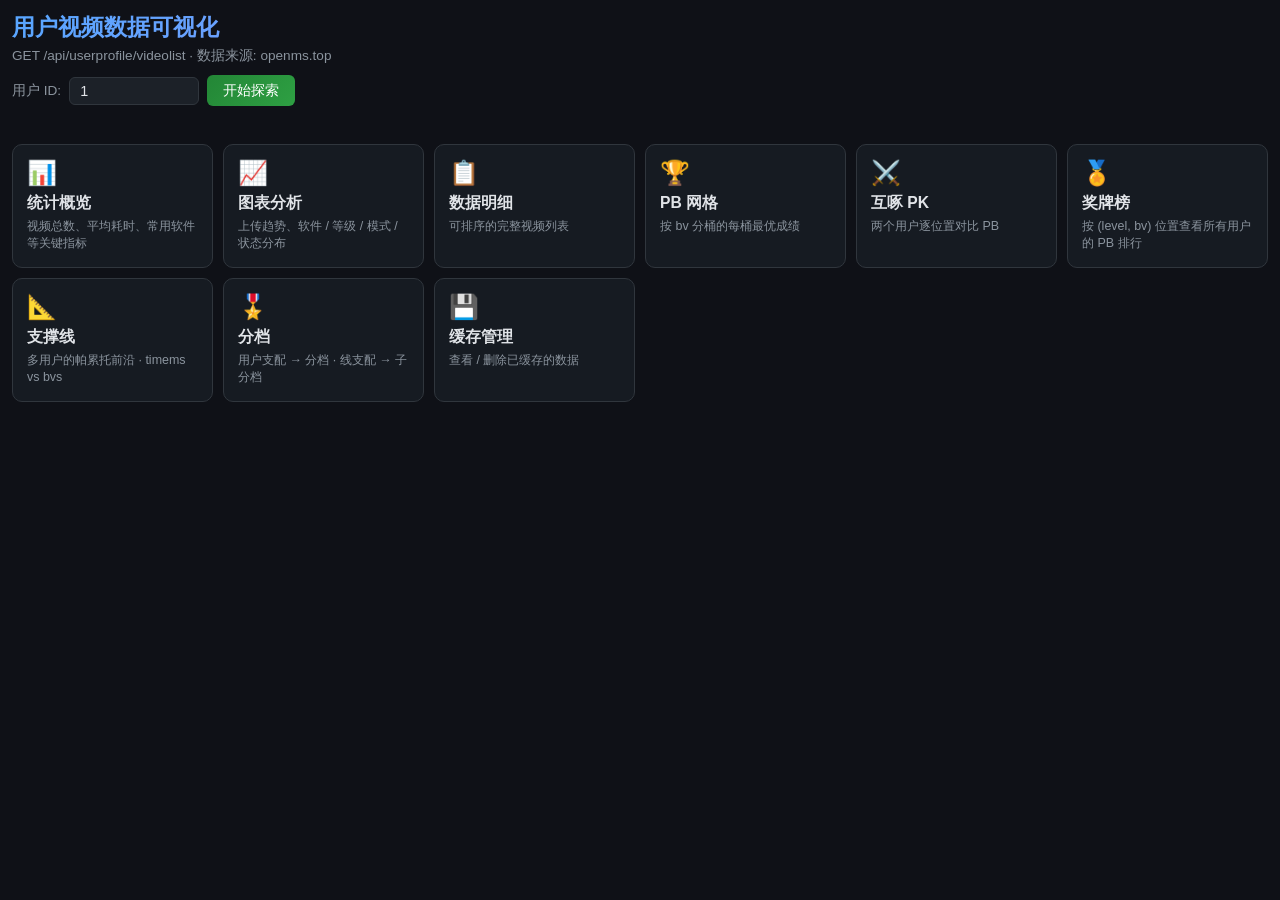
==== index.html @ ac353afe "依赖管理" ====
<!DOCTYPE html>
<html lang="zh-CN">
<head>
  <meta charset="UTF-8">
  <meta name="viewport" content="width=device-width, initial-scale=1.0">
  <title>用户视频数据可视化</title>
  <link rel="stylesheet" href="css/base.css">
  <link rel="stylesheet" href="css/components.css">
</head>
<body>
  <h1>用户视频数据可视化</h1>
  <p class="subtitle">GET /api/userprofile/videolist · 数据来源: openms.top</p>

  <div class="controls">
    <label for="userId">用户 ID:</label>
    <input type="number" id="userId" placeholder="例如 1" value="1" min="1">
    <button onclick="nav('stats.html')">开始探索</button>
  </div>
  <div class="status" id="prefetchTip"></div>

  <div class="nav-cards">
    <a class="nav-card" href="#" onclick="nav('stats.html')">
      <div class="icon">📊</div>
      <h3>统计概览</h3>
      <p>视频总数、平均耗时、常用软件等关键指标</p>
    </a>
    <a class="nav-card" href="#" onclick="nav('charts.html')">
      <div class="icon">📈</div>
      <h3>图表分析</h3>
      <p>上传趋势、软件 / 等级 / 模式 / 状态分布</p>
    </a>
    <a class="nav-card" href="#" onclick="nav('table.html')">
      <div class="icon">📋</div>
      <h3>数据明细</h3>
      <p>可排序的完整视频列表</p>
    </a>
    <a class="nav-card" href="#" onclick="nav('pb.html')">
      <div class="icon">🏆</div>
      <h3>PB 网格</h3>
      <p>按 bv 分桶的每桶最优成绩</p>
    </a>
    <a class="nav-card" href="duel.html">
      <div class="icon">⚔️</div>
      <h3>互啄 PK</h3>
      <p>两个用户逐位置对比 PB</p>
    </a>
    <a class="nav-card" href="medals.html">
      <div class="icon">🏅</div>
      <h3>奖牌榜</h3>
      <p>按 (level, bv) 位置查看所有用户的 PB 排行</p>
    </a>
    <a class="nav-card" href="support.html">
      <div class="icon">📐</div>
      <h3>支撑线</h3>
      <p>多用户的帕累托前沿 · timems vs bvs</p>
    </a>
    <a class="nav-card" href="tiers.html">
      <div class="icon">🎖️</div>
      <h3>分档</h3>
      <p>用户支配 → 分档 · 线支配 → 子分档</p>
    </a>
    <a class="nav-card" href="cache-manager.html">
      <div class="icon">💾</div>
      <h3>缓存管理</h3>
      <p>查看 / 删除已缓存的数据</p>
    </a>
  </div>

  <script src="js/deps.js"></script>
  <script src="js/loader.js" data-entry="api"></script>
  <script>
    document.addEventListener('scripts-ready', () => {
      const input = document.getElementById('userId');
      const tip = document.getElementById('prefetchTip');

      const urlId = Utils.getUserId();
      const savedId = Utils.lastUserId();
      if (urlId) input.value = urlId;
      else if (savedId) input.value = savedId;
      if (input.value) input.dispatchEvent(new Event('input'));

      window.nav = function (page) {
        const id = input.value.trim();
        if (!id || isNaN(id) || Number(id) < 1) { alert('请输入有效的用户 ID'); return; }
        Utils.rememberUserId(id);
        location.href = `${page}?user_id=${id}`;
      };

      let timer;
      input.addEventListener('input', e => {
        clearTimeout(timer);
        const id = e.target.value.trim();
        if (!id || isNaN(id) || Number(id) < 1) { tip.textContent = ''; return; }
        Utils.rememberUserId(id);
        timer = setTimeout(async () => {
          if (input.value.trim() !== id) return;
          const cached = await Cache.read(id);
          if (cached) {
            tip.textContent = `⚡ 已缓存 ${cached.data.length} 条 · ${Cache.ageText(cached.age)}`;
            return;
          }
          tip.textContent = '预加载中...';
          try {
            const data = await fetchVideos(id);
            if (input.value.trim() !== id) return;
            await Cache.write(id, data);
            tip.textContent = `✓ 已预加载 ${data.length} 条数据`;
          } catch { tip.textContent = ''; }
        }, 600);
      });

      input.addEventListener('keydown', e => {
        if (e.key === 'Enter') window.nav('stats.html');
      });
    });
  </script>
</body>
</html>
---- css/base.css ----
* { box-sizing: border-box; margin: 0; padding: 0; }

body {
  font-family: -apple-system, BlinkMacSystemFont, 'Segoe UI', Roboto, sans-serif;
  background: #0f1117;
  color: #e1e4e8;
  padding: 12px;
  min-height: 100vh;
}

h1 {
  font-size: 1.45rem;
  font-weight: 600;
  margin-bottom: 4px;
  background: linear-gradient(135deg, #58a6ff, #bc8cff);
  -webkit-background-clip: text;
  -webkit-text-fill-color: transparent;
  background-clip: text;
}

.subtitle { color: #8b949e; font-size: 0.85rem; margin-bottom: 10px; }

.controls { display: flex; gap: 8px; align-items: center; flex-wrap: wrap; margin-bottom: 10px; }
.controls label { font-size: 0.85rem; color: #8b949e; }
.controls input {
  background: #1c2128;
  border: 1px solid #30363d;
  color: #e1e4e8;
  padding: 5px 10px;
  border-radius: 6px;
  font-size: 0.9rem;
  width: 130px;
  outline: none;
}
.controls input:focus { border-color: #58a6ff; }
.controls button {
  background: linear-gradient(135deg, #238636, #2ea043);
  border: none; color: #fff;
  padding: 6px 16px; border-radius: 6px;
  font-size: 0.88rem; font-weight: 500; cursor: pointer;
}
.controls button:hover { opacity: 0.9; }
.controls button:disabled { opacity: 0.5; cursor: not-allowed; }

.status { font-size: 0.82rem; color: #8b949e; margin-bottom: 8px; min-height: 1.2em; }
.status.error { color: #f85149; }
.status.success { color: #3fb950; }

/* 导航卡片 */
.nav-cards {
  display: grid;
  grid-template-columns: repeat(auto-fit, minmax(200px, 1fr));
  gap: 10px;
  margin-top: 12px;
}
.nav-card {
  display: block;
  background: #161b22;
  border: 1px solid #30363d;
  border-radius: 10px;
  padding: 14px;
  text-decoration: none;
  color: inherit;
  transition: border-color 0.2s, transform 0.2s;
  cursor: pointer;
}
.nav-card:hover { border-color: #58a6ff; transform: translateY(-1px); }
.nav-card .icon { font-size: 1.5rem; margin-bottom: 6px; }
.nav-card h3 { font-size: 0.98rem; margin-bottom: 4px; color: #e1e4e8; }
.nav-card p { font-size: 0.78rem; color: #8b949e; line-height: 1.4; }

.empty-state { text-align: center; padding: 40px 16px; color: #484f58; font-size: 0.95rem; }

@media (max-width: 600px) {
  body { padding: 10px; }
  h1 { font-size: 1.25rem; }
}
---- css/components.css ----
/* 统计卡片 */
.stats-grid {
  display: grid;
  grid-template-columns: repeat(auto-fit, minmax(140px, 1fr));
  gap: 8px;
  margin-bottom: 12px;
}
.stat-card {
  background: #161b22;
  border: 1px solid #30363d;
  border-radius: 10px;
  padding: 10px 12px;
  transition: border-color 0.2s;
}
.stat-card:hover { border-color: #58a6ff; }
.stat-card .label {
  font-size: 0.72rem; color: #8b949e;
  text-transform: uppercase; letter-spacing: 0.04em; margin-bottom: 2px;
}
.stat-card .value { font-size: 1.35rem; font-weight: 700; color: #e1e4e8; line-height: 1.2; }
.stat-card .value.small { font-size: 0.95rem; }

/* 图表网格 */
.charts-grid {
  display: grid;
  grid-template-columns: repeat(auto-fit, minmax(320px, 1fr));
  gap: 10px;
  margin-bottom: 12px;
}
.chart-card {
  background: #161b22;
  border: 1px solid #30363d;
  border-radius: 10px;
  padding: 10px 12px;
}
.chart-card h3 { font-size: 0.88rem; font-weight: 600; color: #c9d1d9; margin-bottom: 8px; }
.chart-card canvas { max-height: 220px; }

/* 表格 */
.table-section {
  background: #161b22;
  border: 1px solid #30363d;
  border-radius: 10px;
  padding: 10px 12px;
  overflow-x: auto;
}
.table-section h3 { font-size: 0.88rem; font-weight: 600; color: #c9d1d9; margin-bottom: 8px; }
.table-wrap { max-height: 560px; overflow-y: auto; }
table { width: 100%; border-collapse: collapse; font-size: 0.82rem; }
th {
  text-align: left; padding: 6px 8px; color: #8b949e;
  font-weight: 500; border-bottom: 1px solid #30363d;
  white-space: nowrap; cursor: pointer; user-select: none;
  position: sticky; top: 0; background: #161b22;
}
th:hover { color: #58a6ff; }
td { padding: 6px 8px; border-bottom: 1px solid #21262d; color: #c9d1d9; white-space: nowrap; }
tr:hover td { background: #1c2128; }
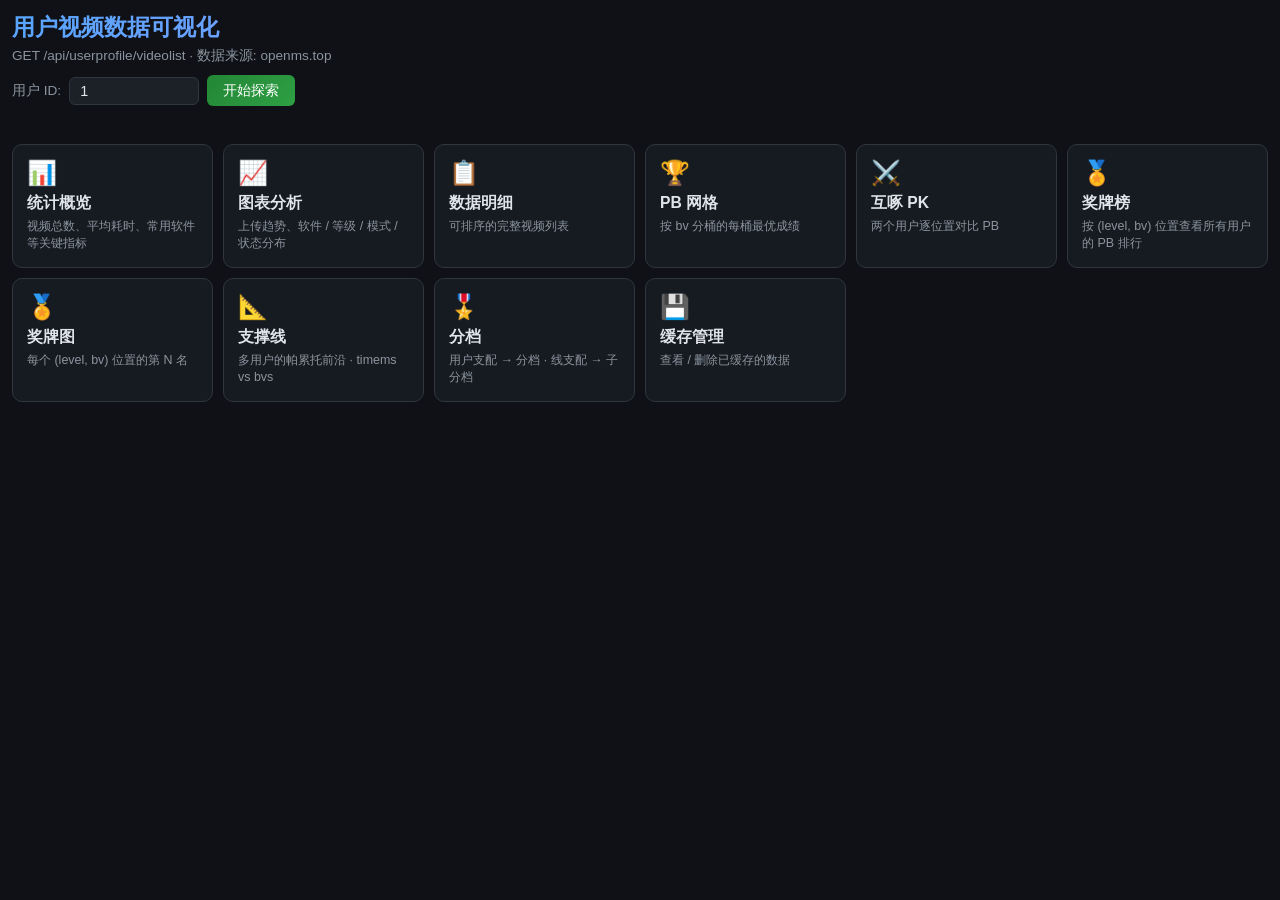
==== commit 34d9a8c1: "奖牌图" ====
--- a/index.html
+++ b/index.html
@@ -48,6 +48,11 @@
       <div class="icon">🏅</div>
       <h3>奖牌榜</h3>
       <p>按 (level, bv) 位置查看所有用户的 PB 排行</p>
+    </a>
+    <a class="nav-card" href="medal-grid.html">
+      <div class="icon">🏅</div>
+      <h3>奖牌图</h3>
+      <p>每个 (level, bv) 位置的第 N 名</p>
     </a>
     <a class="nav-card" href="support.html">
       <div class="icon">📐</div>
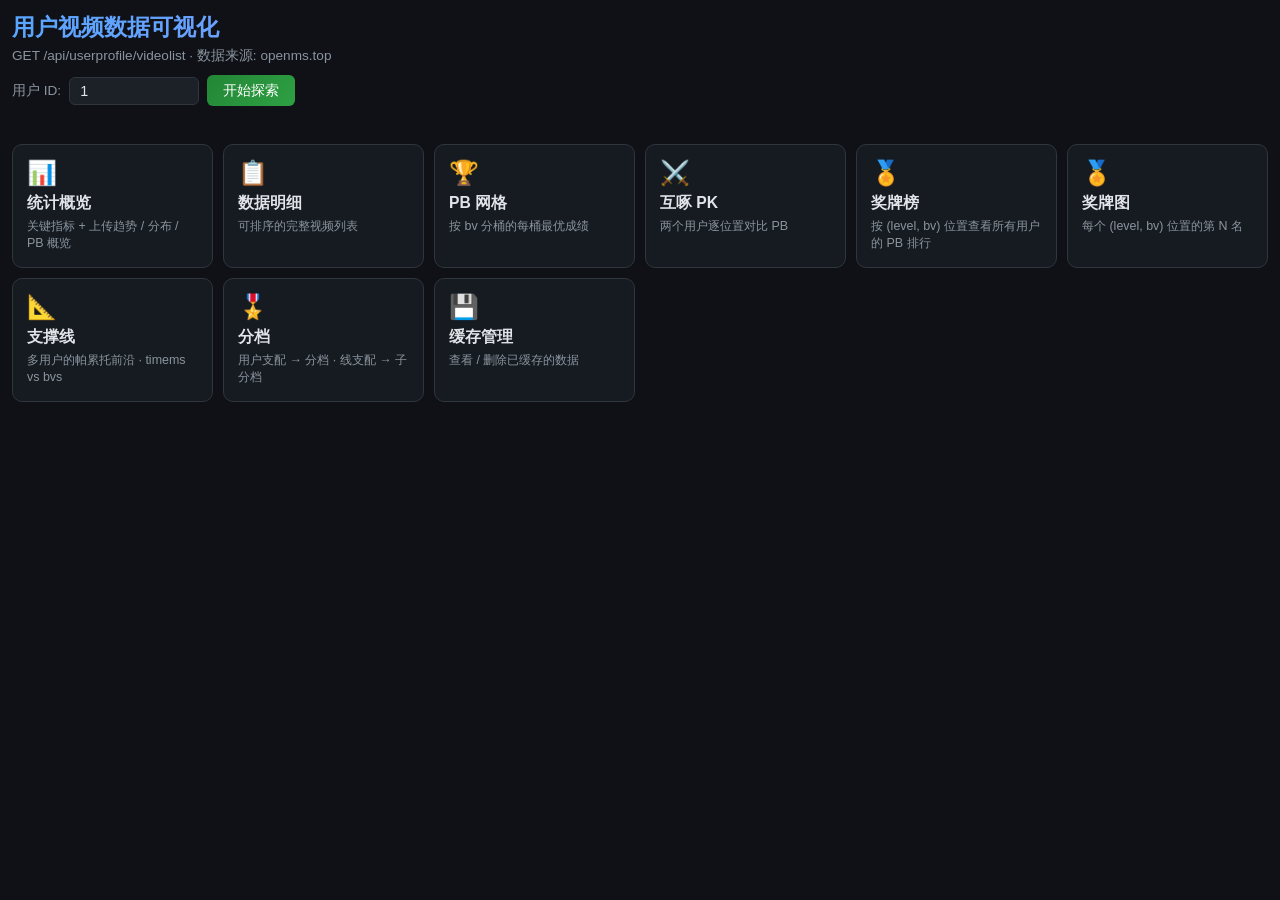
==== commit e736f457: "重做概览页" ====
--- a/index.html
+++ b/index.html
@@ -22,12 +22,7 @@
     <a class="nav-card" href="#" onclick="nav('stats.html')">
       <div class="icon">📊</div>
       <h3>统计概览</h3>
-      <p>视频总数、平均耗时、常用软件等关键指标</p>
-    </a>
-    <a class="nav-card" href="#" onclick="nav('charts.html')">
-      <div class="icon">📈</div>
-      <h3>图表分析</h3>
-      <p>上传趋势、软件 / 等级 / 模式 / 状态分布</p>
+      <p>关键指标 + 上传趋势 / 分布 / PB 概览</p>
     </a>
     <a class="nav-card" href="#" onclick="nav('table.html')">
       <div class="icon">📋</div>
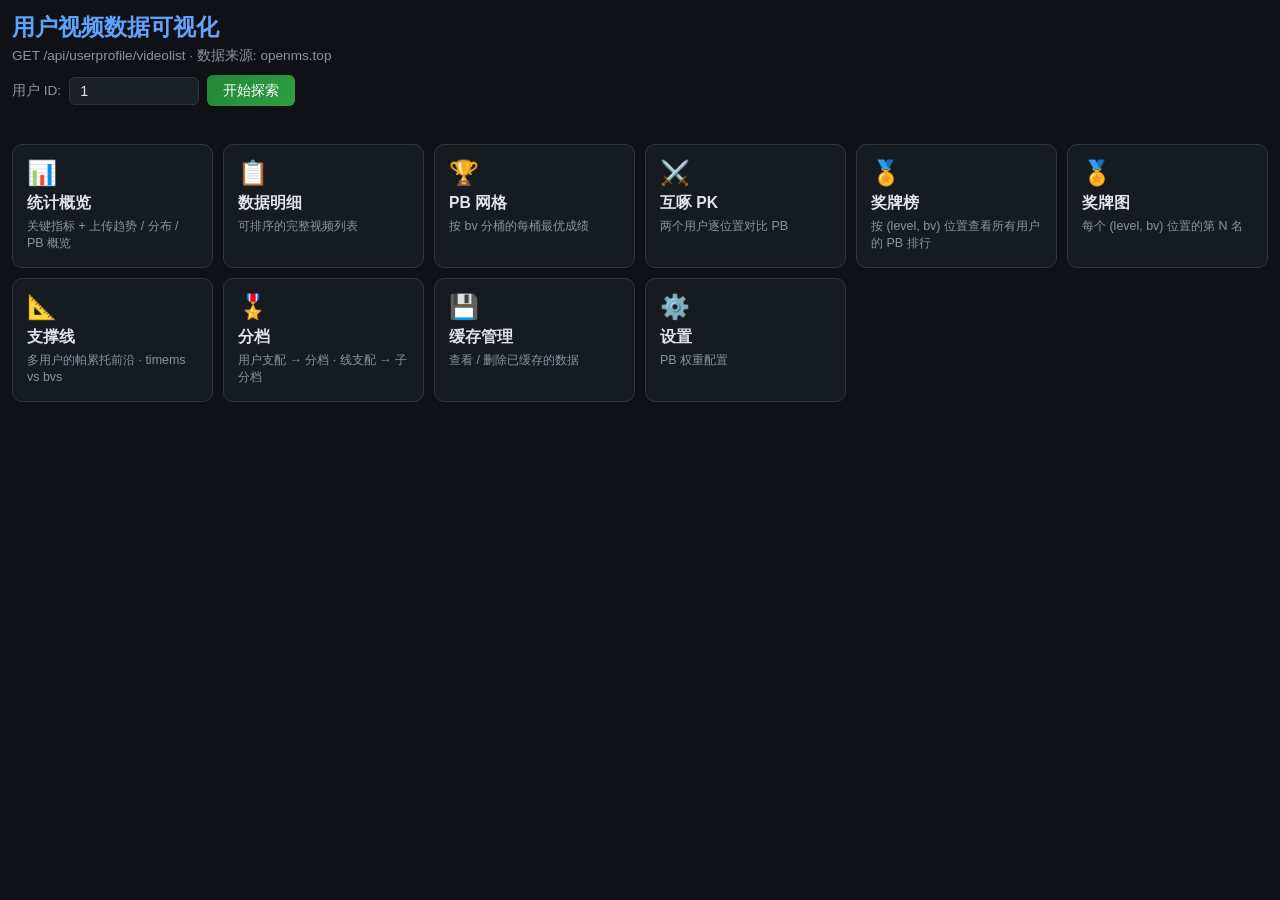
==== commit 18c44870: "PB页支持求和与加权平均" ====
--- a/index.html
+++ b/index.html
@@ -64,6 +64,11 @@
       <h3>缓存管理</h3>
       <p>查看 / 删除已缓存的数据</p>
     </a>
+    <a class="nav-card" href="settings.html">
+      <div class="icon">⚙️</div>
+      <h3>设置</h3>
+      <p>PB 权重配置</p>
+    </a>
   </div>
 
   <script src="js/deps.js"></script>
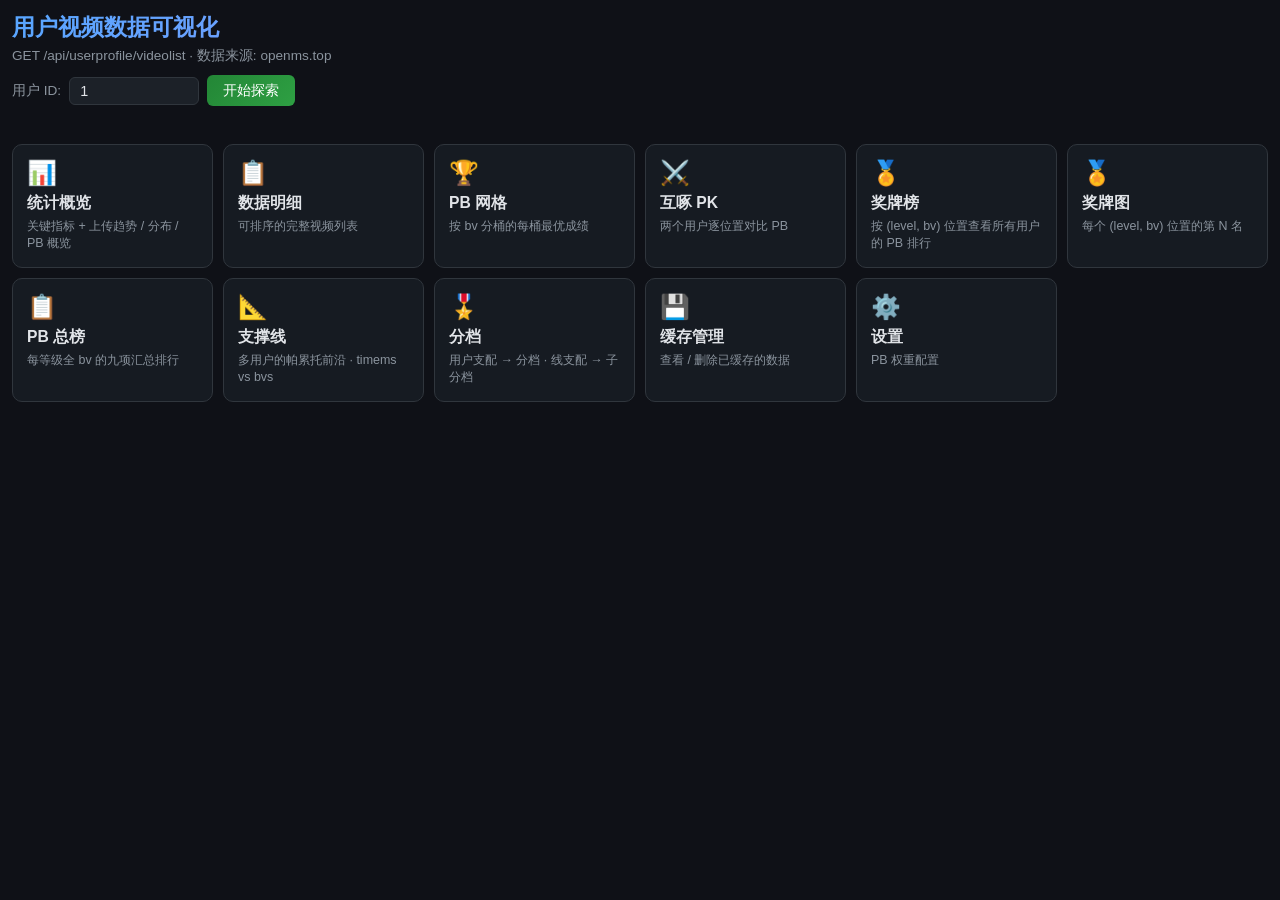
==== commit db45d60a: "PB总榜" ====
--- a/index.html
+++ b/index.html
@@ -48,6 +48,11 @@
       <div class="icon">🏅</div>
       <h3>奖牌图</h3>
       <p>每个 (level, bv) 位置的第 N 名</p>
+    </a>
+    <a class="nav-card" href="pb-rank.html">
+      <div class="icon">📋</div>
+      <h3>PB 总榜</h3>
+      <p>每等级全 bv 的九项汇总排行</p>
     </a>
     <a class="nav-card" href="support.html">
       <div class="icon">📐</div>
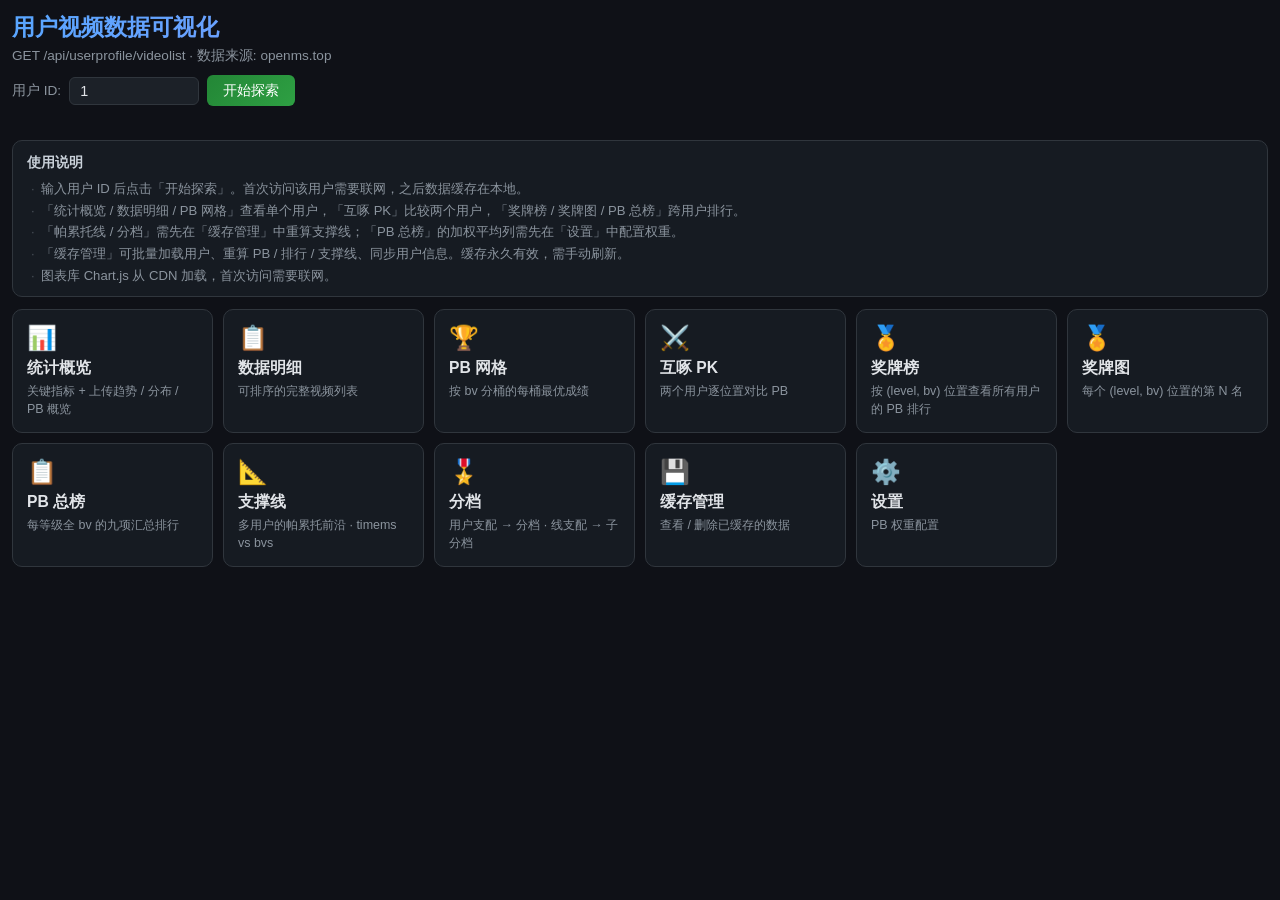
==== commit 9f503702: "fix: 支撑线计算失败" ====
--- a/index.html
+++ b/index.html
@@ -17,6 +17,17 @@
     <button onclick="nav('stats.html')">开始探索</button>
   </div>
   <div class="status" id="prefetchTip"></div>
+
+  <div class="usage-note">
+    <strong>使用说明</strong>
+    <ul>
+      <li>输入用户 ID 后点击「开始探索」。首次访问该用户需要联网，之后数据缓存在本地。</li>
+      <li>「统计概览 / 数据明细 / PB 网格」查看单个用户，「互啄 PK」比较两个用户，「奖牌榜 / 奖牌图 / PB 总榜」跨用户排行。</li>
+      <li>「帕累托线 / 分档」需先在「缓存管理」中重算支撑线；「PB 总榜」的加权平均列需先在「设置」中配置权重。</li>
+      <li>「缓存管理」可批量加载用户、重算 PB / 排行 / 支撑线、同步用户信息。缓存永久有效，需手动刷新。</li>
+      <li>图表库 Chart.js 从 CDN 加载，首次访问需要联网。</li>
+    </ul>
+  </div>
 
   <div class="nav-cards">
     <a class="nav-card" href="#" onclick="nav('stats.html')">
--- a/css/base.css
+++ b/css/base.css
@@ -74,4 +74,36 @@
 @media (max-width: 600px) {
   body { padding: 10px; }
   h1 { font-size: 1.25rem; }
+}
+
+.usage-note {
+  background: #161b22;
+  border: 1px solid #30363d;
+  border-radius: 10px;
+  padding: 10px 14px;
+  margin-bottom: 12px;
+  font-size: 0.82rem;
+  color: #8b949e;
+  line-height: 1.65;
+}
+.usage-note strong {
+  display: block;
+  color: #c9d1d9;
+  font-size: 0.88rem;
+  margin-bottom: 4px;
+}
+.usage-note ul {
+  list-style: none;
+  padding-left: 0;
+  margin: 0;
+}
+.usage-note li {
+  padding-left: 14px;
+  position: relative;
+}
+.usage-note li::before {
+  content: '·';
+  position: absolute;
+  left: 4px;
+  color: #484f58;
 }
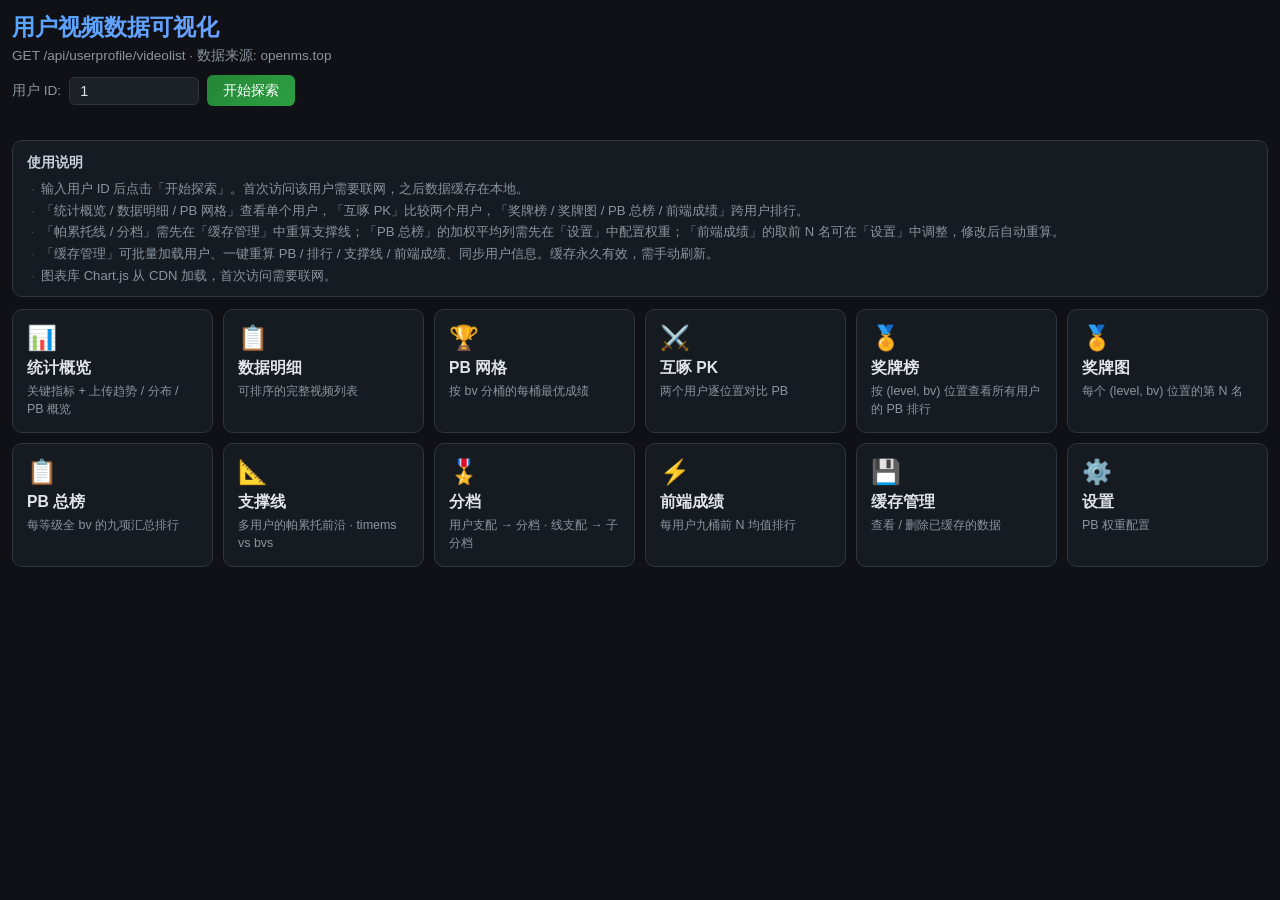
==== commit ed173b11: "前端单项排行" ====
--- a/index.html
+++ b/index.html
@@ -22,9 +22,9 @@
     <strong>使用说明</strong>
     <ul>
       <li>输入用户 ID 后点击「开始探索」。首次访问该用户需要联网，之后数据缓存在本地。</li>
-      <li>「统计概览 / 数据明细 / PB 网格」查看单个用户，「互啄 PK」比较两个用户，「奖牌榜 / 奖牌图 / PB 总榜」跨用户排行。</li>
-      <li>「帕累托线 / 分档」需先在「缓存管理」中重算支撑线；「PB 总榜」的加权平均列需先在「设置」中配置权重。</li>
-      <li>「缓存管理」可批量加载用户、重算 PB / 排行 / 支撑线、同步用户信息。缓存永久有效，需手动刷新。</li>
+      <li>「统计概览 / 数据明细 / PB 网格」查看单个用户，「互啄 PK」比较两个用户，「奖牌榜 / 奖牌图 / PB 总榜 / 前端成绩」跨用户排行。</li>
+      <li>「帕累托线 / 分档」需先在「缓存管理」中重算支撑线；「PB 总榜」的加权平均列需先在「设置」中配置权重；「前端成绩」的取前 N 名可在「设置」中调整，修改后自动重算。</li>
+      <li>「缓存管理」可批量加载用户、一键重算 PB / 排行 / 支撑线 / 前端成绩、同步用户信息。缓存永久有效，需手动刷新。</li>
       <li>图表库 Chart.js 从 CDN 加载，首次访问需要联网。</li>
     </ul>
   </div>
@@ -74,6 +74,11 @@
       <div class="icon">🎖️</div>
       <h3>分档</h3>
       <p>用户支配 → 分档 · 线支配 → 子分档</p>
+    </a>
+    <a class="nav-card" href="frontend-rank.html">
+      <div class="icon">⚡</div>
+      <h3>前端成绩</h3>
+      <p>每用户九桶前 N 均值排行</p>
     </a>
     <a class="nav-card" href="cache-manager.html">
       <div class="icon">💾</div>
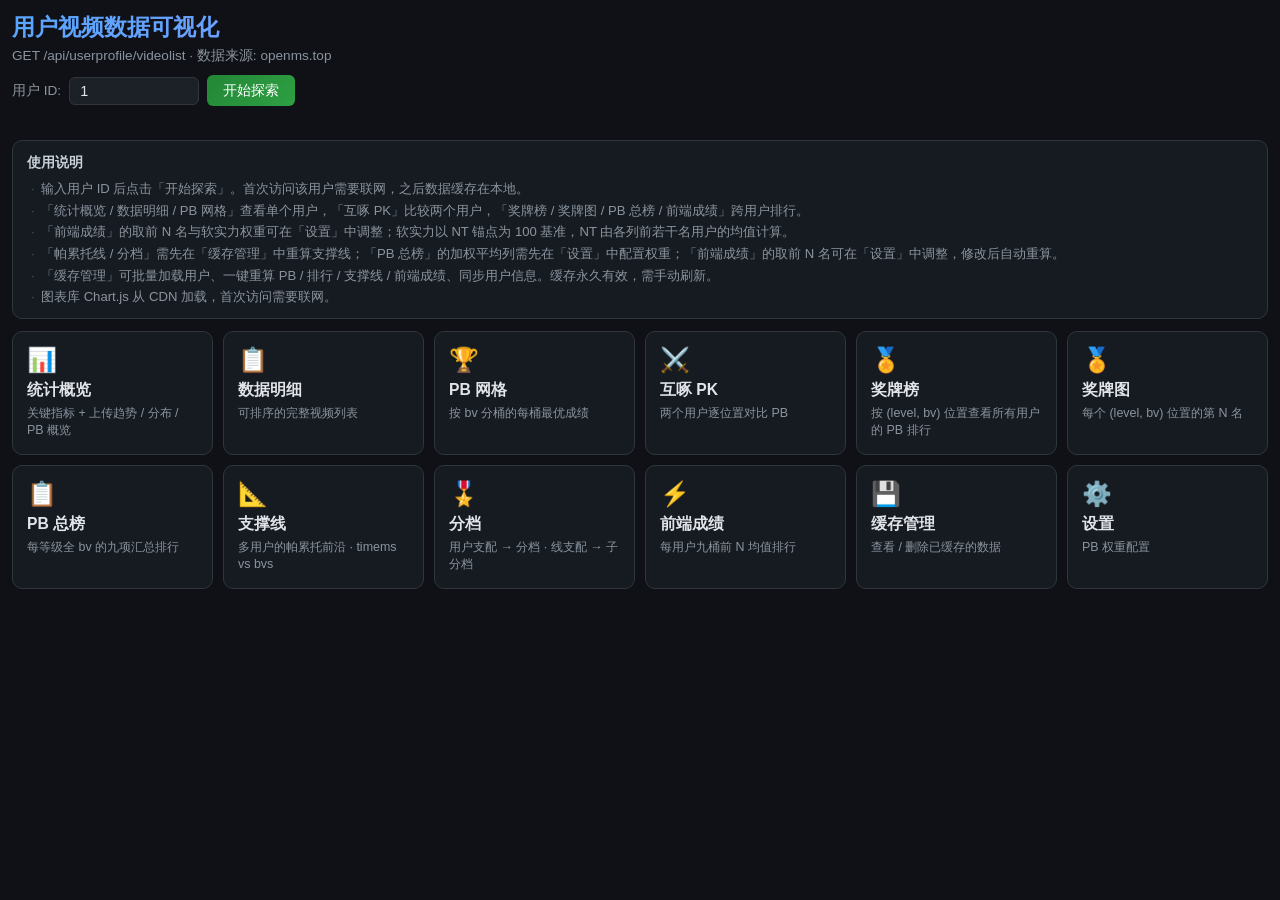
==== commit 5ce1edff: "软实力排行" ====
--- a/index.html
+++ b/index.html
@@ -23,6 +23,7 @@
     <ul>
       <li>输入用户 ID 后点击「开始探索」。首次访问该用户需要联网，之后数据缓存在本地。</li>
       <li>「统计概览 / 数据明细 / PB 网格」查看单个用户，「互啄 PK」比较两个用户，「奖牌榜 / 奖牌图 / PB 总榜 / 前端成绩」跨用户排行。</li>
+      <li>「前端成绩」的取前 N 名与软实力权重可在「设置」中调整；软实力以 NT 锚点为 100 基准，NT 由各列前若干名用户的均值计算。</li>
       <li>「帕累托线 / 分档」需先在「缓存管理」中重算支撑线；「PB 总榜」的加权平均列需先在「设置」中配置权重；「前端成绩」的取前 N 名可在「设置」中调整，修改后自动重算。</li>
       <li>「缓存管理」可批量加载用户、一键重算 PB / 排行 / 支撑线 / 前端成绩、同步用户信息。缓存永久有效，需手动刷新。</li>
       <li>图表库 Chart.js 从 CDN 加载，首次访问需要联网。</li>
